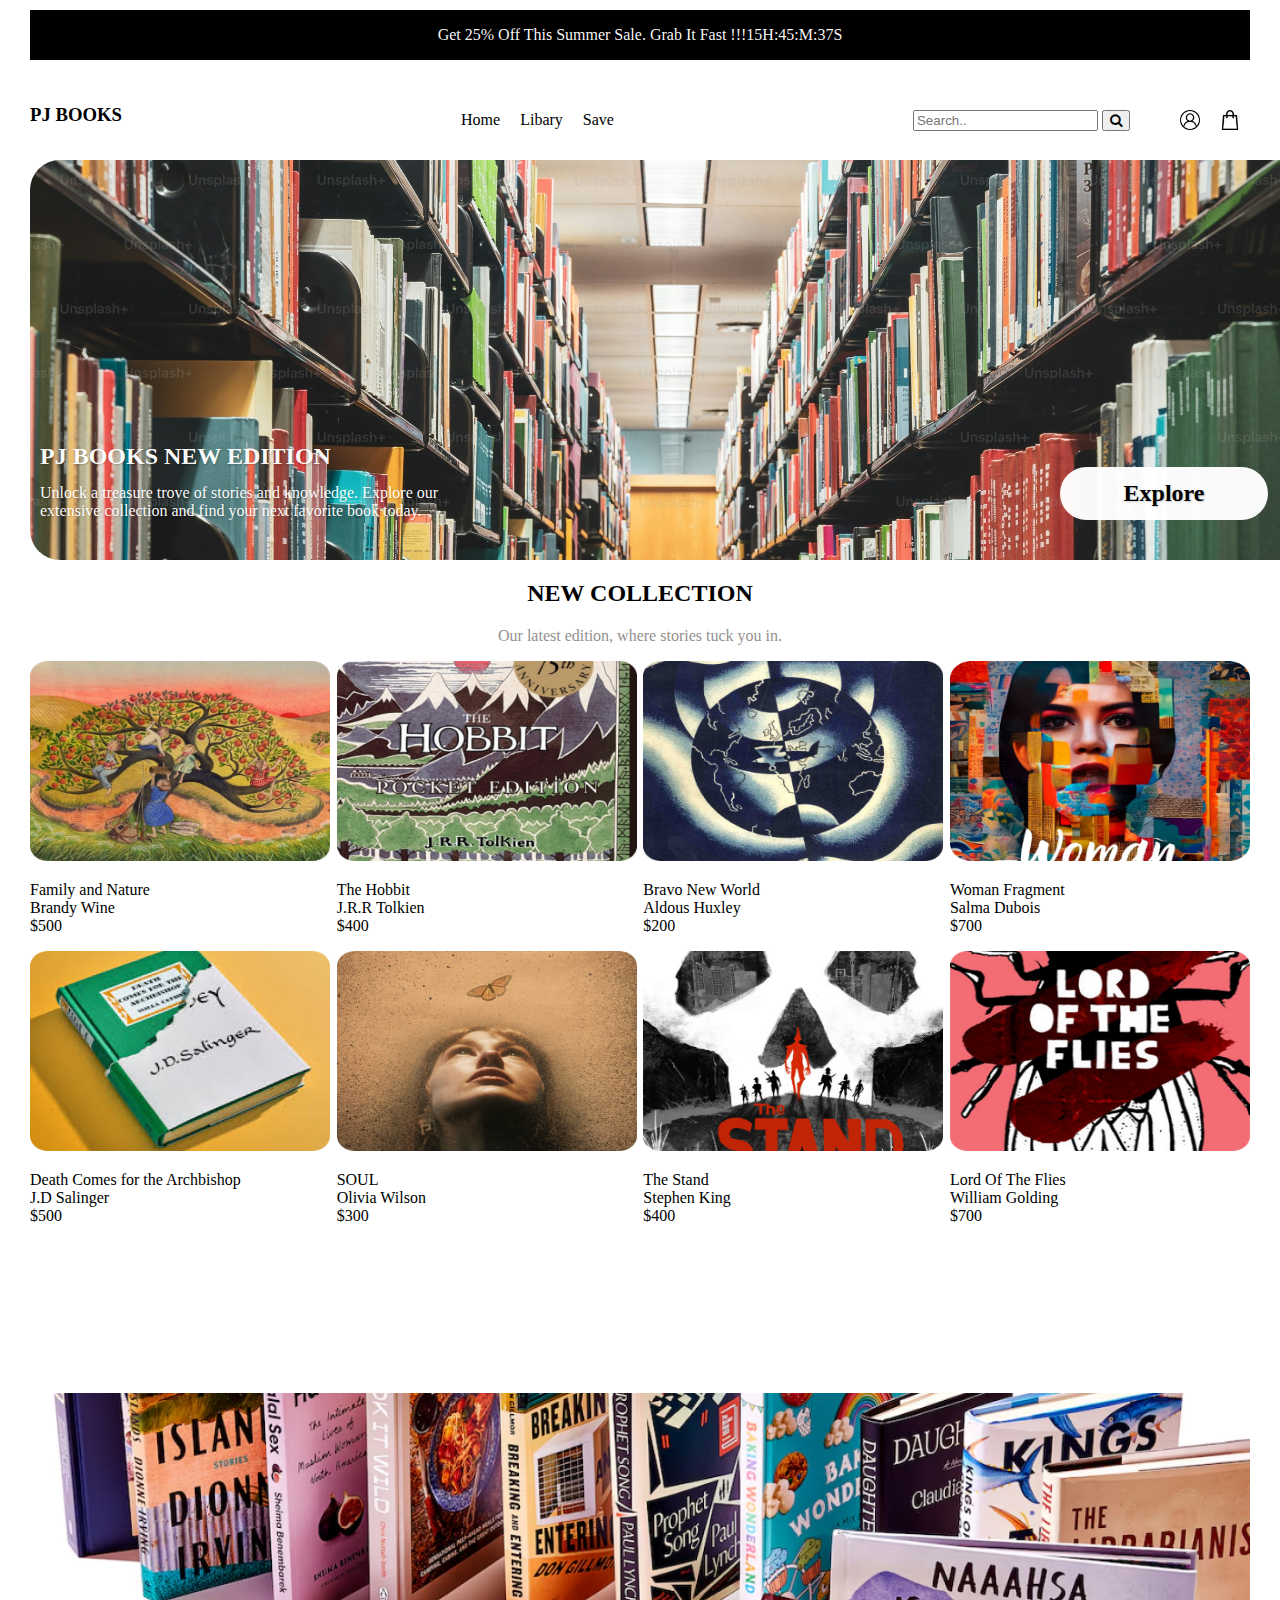
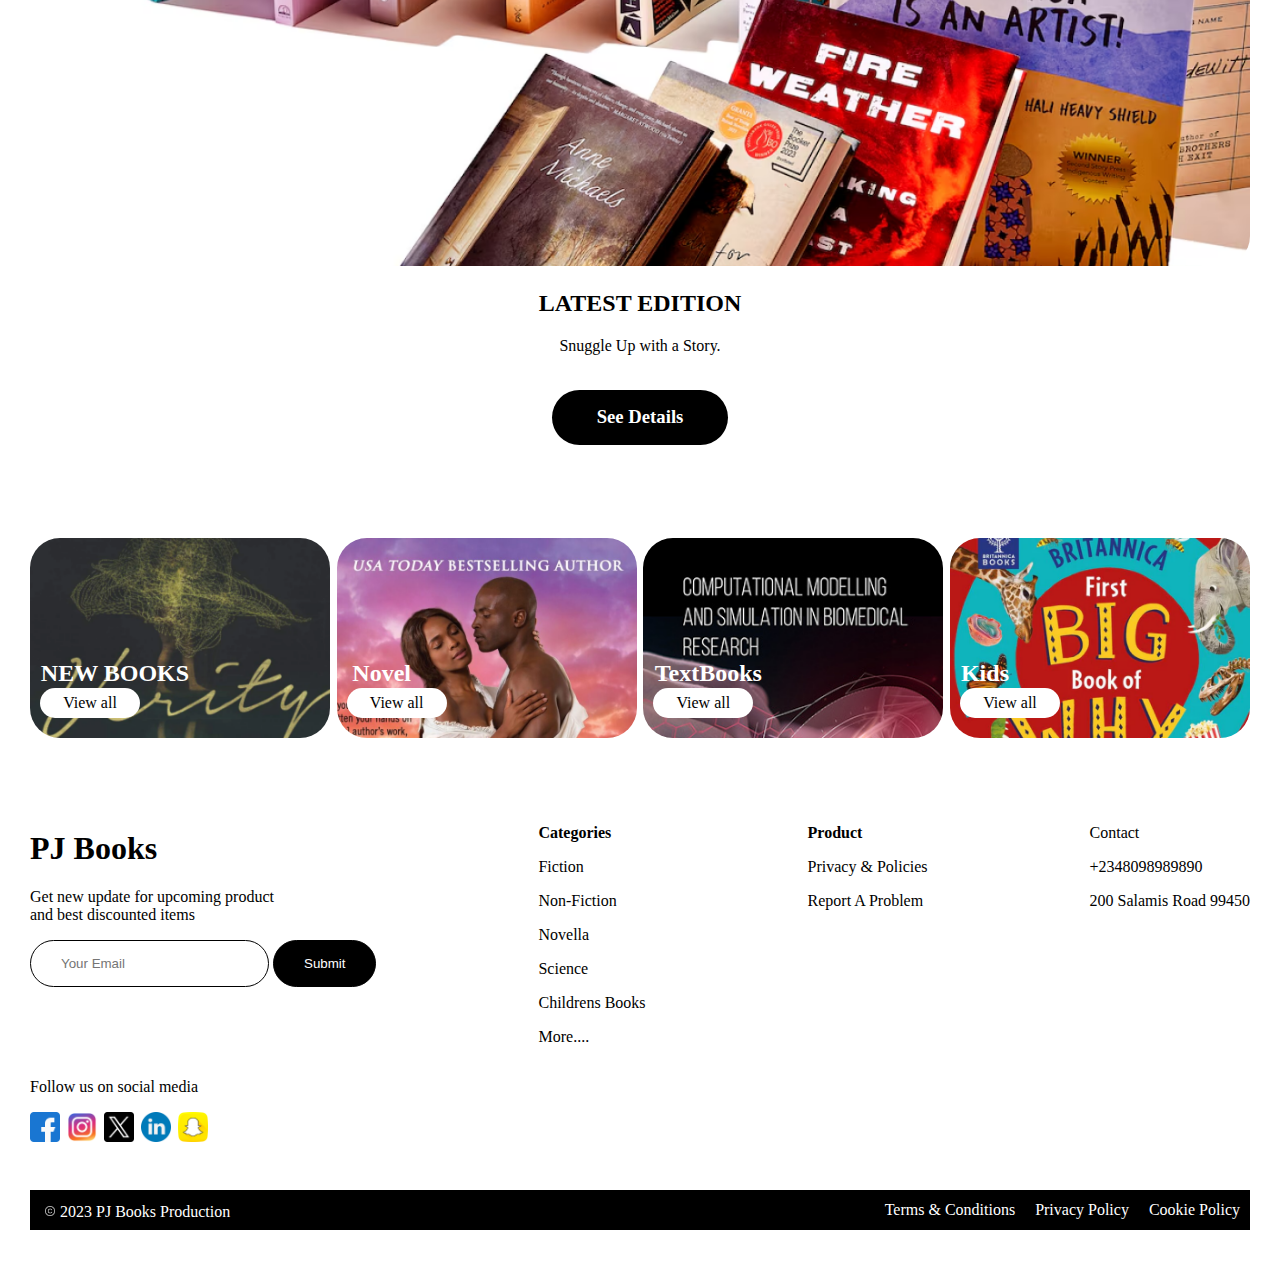
==== index.html @ 0b01e948 "made changes on mortgage.css again" ====
<!DOCTYPE html>
<html lang="en">
<head>
    <meta charset="UTF-8">
    <meta name="viewport" content="width=device-width, initial-scale=1.0">
    <title>Document</title>
    <link rel="stylesheet" href="https://cdnjs.cloudflare.com/ajax/libs/font-awesome/4.7.0/css/font-awesome.min.css">
    <link rel="stylesheet" href="index.css">
</head>
<body>
     <header>
        <p>Get 25% Off This Summer Sale. Grab It Fast !!!</p>
        <p>15H:45:M:37S</p>
     </header>
     <div>
     <div class="Container">
        <div class="Name">
            <h3>PJ BOOKS</h3>
        </div>
        <div class="Navigation-Bar">
            <ul>
                <li><a href="Home">Home</a></li>
                <li><a href="Libary">Libary</a></li>
                <li><a href="Save">Save</a></li>
            </ul>
        </div>
        <div class="Icon-Bar">
              <form action="/action_page.php">
                <input type="text" placeholder="Search.." name="search">
                <button type="submit"><i class="fa fa-search"></i></button>
              </form>
            <ul>
                <li> <a href="User"> <img src="user.png" alt="user-profile"></li>
                <li><a href="Store"> <img src="shopping-bag.png" alt="shopping-bag"></a></li>
              </ul>
        </div>
     </div>
     <div class="Container2">
      <div>
         <h2>PJ BOOKS NEW EDITION</h2>
         <p>Unlock a treasure trove of stories and knowledge. Explore our extensive collection and find your next favorite book today.</p>
         <h2 id="explore">Explore</h2>
        </div> 
     </div>
     <div class="Container3">
        <h2>NEW COLLECTION</h2>
        <p>Our latest edition, where stories tuck you in.</p>
     </div>
     <div class="Container4">
        <div class="Box1">
            <img src="image 109.png" alt="image">
            <p>Family and Nature <br>
                Brandy Wine <br>
                $500
            </p>
        </div>
        <div class="Box2">
            <img src="image 110.png" alt="image2">
            <p>The Hobbit <br>
                J.R.R Tolkien <br>
                $400
            </p>
        </div>
        <div class="Box3">
            <img src="image 113.png" alt="image3">
            <p>Bravo New World <br>
                Aldous Huxley <br>
                $200   
            </p>
        </div>
        <div class="Box4">
            <img src="image 112.png" alt="image4">
            <p>Woman Fragment <br>
                Salma Dubois <br>
                $700
            </p>
        </div>
     </div>
     <div class="Container5">
        <div class="Box1">
            <img src="image 104.png" alt="image">
            <p>Death Comes for the Archbishop <br>
                J.D Salinger <br>
                $500
            </p>
        </div>
        <div class="Box2">
            <img src="image 105.png" alt="image2">
            <p>SOUL <br>
                Olivia Wilson <br>
                $300
            </p>
        </div>
        <div class="Box3">
            <img src="image 106.png" alt="image3">
            <p>The Stand <br>
                Stephen King <br>
                $400   
            </p>
        </div>
        <div class="Box4">
            <img src="image 107.png" alt="image4">
            <p>Lord Of The Flies <br>
                William Golding  <br>
                $700
            </p>
        </div>
     </div>
     <div class="Container6">
        <img src="./image 120.png" alt="image" id="">
        <h2>LATEST EDITION</h2>
        <p>Snuggle Up with a Story.</p>
        <div class="see-details">
            <h3>See Details</h3>
        </div>
     </div>
     <div class="Container7">
        <div class="Box1">
            
            <h2>NEW BOOKS</h2>
            <p>View all</p>
        </div>
        <div class="Box2">
            <h2>Novel</h2>
            <p>View all</p>

        </div>
        <div class="Box3">
            <h2>TextBooks</h2>
            <p>View all</p>
        </div>
        <div class="Box4">
            <h2>Kids</h2>
            <p>View all</p>
        </div>
     </div>
      <footer>
     <div class="Container8">
        <div class="Box1">
            <h1>PJ Books</h1>
            <p>Get new update for upcoming product <br>
                and best discounted items 
            </p>
            <form action="/index.html">
                <input type="email" placeholder="Your Email">
                <input type="submit" id="submit" >
            </form>
        </div>
        <div class="Box2">
            <p><b>Categories</b></p>
                <p>Fiction</p>
                <p>Non-Fiction</p>
                <p>Novella</p>
                <p>Science</p>
                <p>Childrens Books</p>
                <p>More....</p>
        </div>
        <div class="Box3">
            <p><b>Product</b></p>
                <p>Privacy & Policies</p>
                <p>Report A Problem</p>
        </div>
        <div class="Box4">
            <p></b>Contact</b></p>
                <p>+2348098989890</p>
                <p>200 Salamis Road 99450</p>
        </div>
      </div>
        
        <div class="social-icon">
            <p>Follow us on social media</p>
                <a href="https://www.facebook.com/"><img src="/facebook.png" alt=""></a>
                <a href="https://www.instagram.com/"><img src="/instagram.png" alt=""></a>
                <a href="https://www.twitter.com"><img src="/twitter.png" alt=""></a>
                <a href="https://www.linkedin.com"><img src="/linkedin.png" alt=""></a>
                <a href="https://www.snapchat.com"><img src="/snapchat.png" alt=""></a>
      </div>
      <div class="foooter-background">
         <div class="try">
            <i id="pv"><img src="/copyright 1 (1).png" alt=""></i>
            <p>2023 PJ Books Production</p>

         </div>
          <div class="ph">
            <p>Terms & Conditions</p>
            <p>Privacy Policy</p>
            <p>Cookie Policy</p>
          </div>
       </div>
      </footer>



    
</body>
</html>
---- index.css ----
body{
    margin: 10px;
    margin-left: 30px;
    margin-right: 30px;
    height: auto;
    margin-bottom: 40px;
}
header{
    justify-content: center; 
    align-items: center;
    display:flex ;
    background-color: black;
    color: rgba(255, 255, 255, 0.973);

}
.Container{
    display: flex;
    justify-content: space-between;
    margin-top: 25px;
}
.Navigation-Bar ul{
    display: flex;
}
.Navigation-Bar li{
    display: block;
    padding: 10px;
}
.Navigation-Bar a{
color: black;
text-decoration: none;

}
.Icon-Bar{
    margin-top: 25px;

  display: flex;  
}
.Icon-Bar ul{
    display: flex;
    margin-top: -10px;

}
.Icon-Bar li{
    display: block;

}
.Icon-Bar img{
 height: 20px;
 width: 20px;
 padding:10px ;

}
.Container2{
    background-image: url("/img1.jpg");
    background-size: cover;
    background-repeat: none;
    width: 1288px;
    height: 400px;
    position: relative;
    color: rgba(255, 255, 255, 0.973);
    border-radius: 30px;
    text-shadow: 1px 1px 2px rgba(0, 0, 0, 0.2);
    margin-right: px;
    opacity: 1.8;
}
.Container2 h2{
    position: absolute;
    bottom: 80px;
    margin: 10px;
    width: 400px;
    opacity: 5.8;

}
.Container2 p{
    position: absolute;
    bottom: 30px;
    margin: 10px;
    width: 400px;
    opacity: 5.8;
    font-size: medium;

}
#explore{
    border-radius: 50px;
    position: absolute;
    right: 40px;
    bottom: 30px;
    padding: 13px 44px  ;
    width: 120px;
    opacity: 5.8;
    text-align: center;
    color: black;
    background-color: rgba(255, 255, 255, 0.973);
}
.Container3{
    justify-content: center;
    align-items: center;
    text-align: center;
}
.Container3 p{
color: #959090;
}
.Container4{
    display: flex;
    justify-content: space-between;
    border-radius:20px ;
}
.Container4 .Box1 img{
   width: 300px;
   height: 200px;
}
.Container4 .Box2 img{
    width: 300px;
    height: 200px;
 }
 .Container4 .Box3 img{
    width: 300px;
    height: 200px;
 }
 .Container4 .Box4 img{
    width: 300px;
    height: 200px;
 }
 .Container5{
    display: flex;
    justify-content: space-between;
    border-radius:20px ;
}
.Container5 .Box1 img{
   width: 300px;
   height: 200px;
}
.Container5 .Box2 img{
    width: 300px;
    height: 200px;
 }
 .Container5 .Box3 img{
    width: 300px;
    height: 200px;
 }
 .Container5 .Box4 img{
    width: 300px;
    height: 200px;
 }
 .Container6{
    border-radius: 30px;
    margin-top: 152px;
    
}
.Container6 img{
width: 100%;   
 border-radius: 30px;

}
.Container6 h2 {
    display: flex;
    justify-content: center;
    align-items: center;
}
.Container6 h3 {
    display: flex;
    align-items: center;
    justify-content: center;
    background-color: black;
    color: white;
    border-radius: 50px;
    width: 176px;
    height: 55px;
   
}
.Container6 .see-details{
justify-content: center;
align-items: center;
display: flex;
}
.Container6 p{
    display: flex;
    justify-content: center;
    text-align: center;
    
}
 
.Container7{
    display: flex;
    margin-top: 75px;
    justify-content: space-between;
    border-radius:20px ;
}
.Container7 .Box1 {
    background-image: url("image 130.png");
    background-size: cover;
    width: 300px;
    height: 200px;
    position: relative;
    border-radius: 30px;
 }
 .Container7 .Box2 {
    background-image: url("image 127.png");
    background-size: cover;
    position: relative;
     width: 300px;
     height: 200px;
     border-radius: 30px;

  }
  .Container7 .Box3 {
     background-image: url("image 126.png");
    background-size: cover;
    position: relative;
     width: 300px;
     height: 200px;
     border-radius: 30px;

  }
  .Container7 .Box4 {
    background-image: url("image 124.png");
    background-size: cover;
    position: relative;
     width: 300px;
     height: 200px;
     border-radius: 30px;

  }
  .Container7  p{
    position: absolute;
    bottom: 10px;
    margin: 10px;
    width: 100px;
    opacity: 5.8;
    display: flex;
    height: 30px;
    justify-content: center;
    align-items: center;
    text-align: center;
    background-color: white;
    border-radius: 50px;

}
.Container7 h2{
    position: absolute;
    bottom: 40px;
    margin: 10px;
    width: 150px;
    opacity: 5.8;
    display: flex;
    height: 30px;
    justify-content: center;
    align-items: center;
    text-align: center;
    border-radius: 50px;
    color: white;

}
.Container7 .Box2 h2{
    right: 170px;
}

.Container7 .Box3 h2{
    right: 150px;
}

.Container7 .Box4 h2{
    right: 180px;
}
.Container8{
    display: flex;
    justify-content: space-between;
    margin-top: 70px;
}
.Container8 .Box1 input {
border-radius: 55px;
border: 1px solid black;
padding: 15px 30px;
}
.Container8 .Box1 #submit{
    background-color: black;
    color: white;
}
 

.social-icon img{
    width: 30px;
    height: 30px;
    margin-right:3px;

}
.foooter-background{
    background-color: black;
    height: 40px;
    justify-content: space-between;
    display: flex;
    align-items: center;
    margin-top: 44px;
}
.foooter-background img{
    width: 10px;
    height: 10px;
    margin-left: 15px ;
    margin-right: 5px;
    

}
.try {
    color: white;
    display: flex;
    margin-top:3px ;
}
.try #pv{
    margin-top:15px ;
 
}
.ph{

    display: flex;
    color: white;
    justify-content: space-between;
    
}
.ph p{
    margin-left:10px ;
    margin-right: 10px;
    size: 16px;
    font: inter;
}
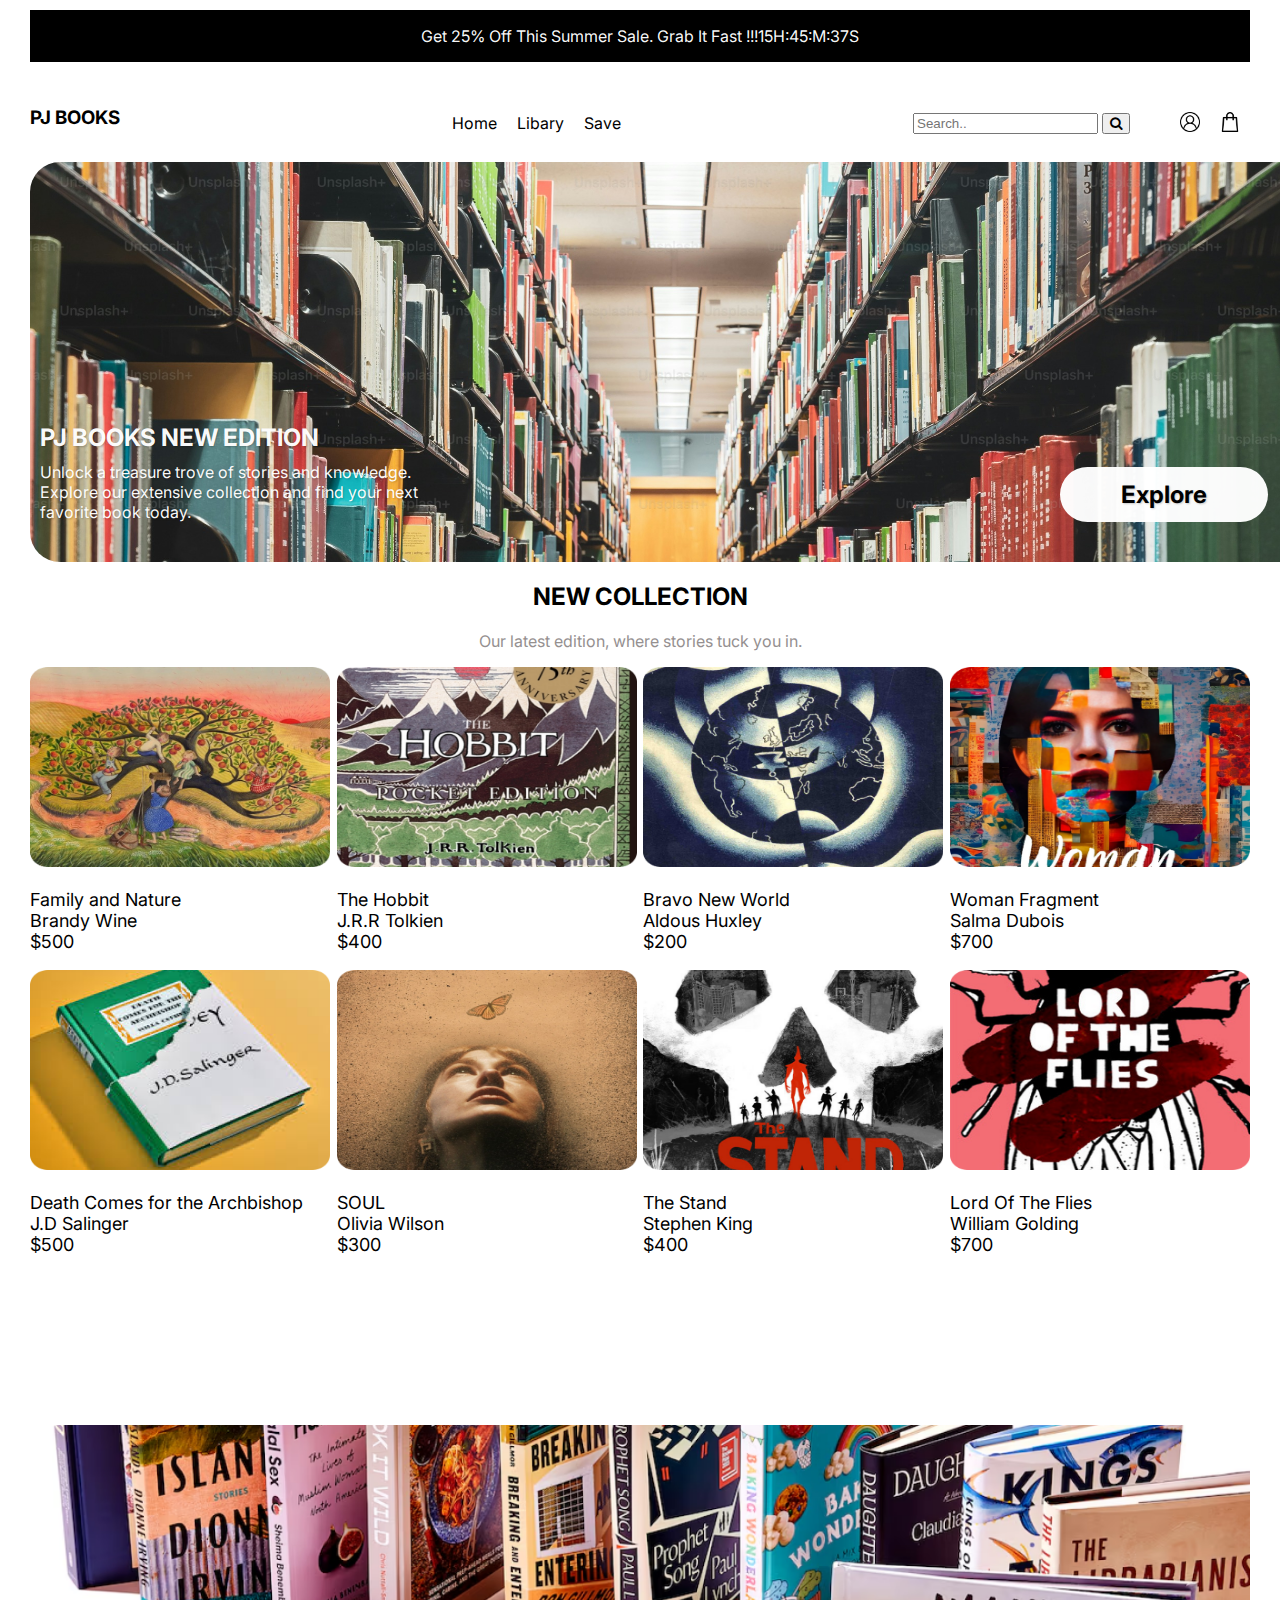
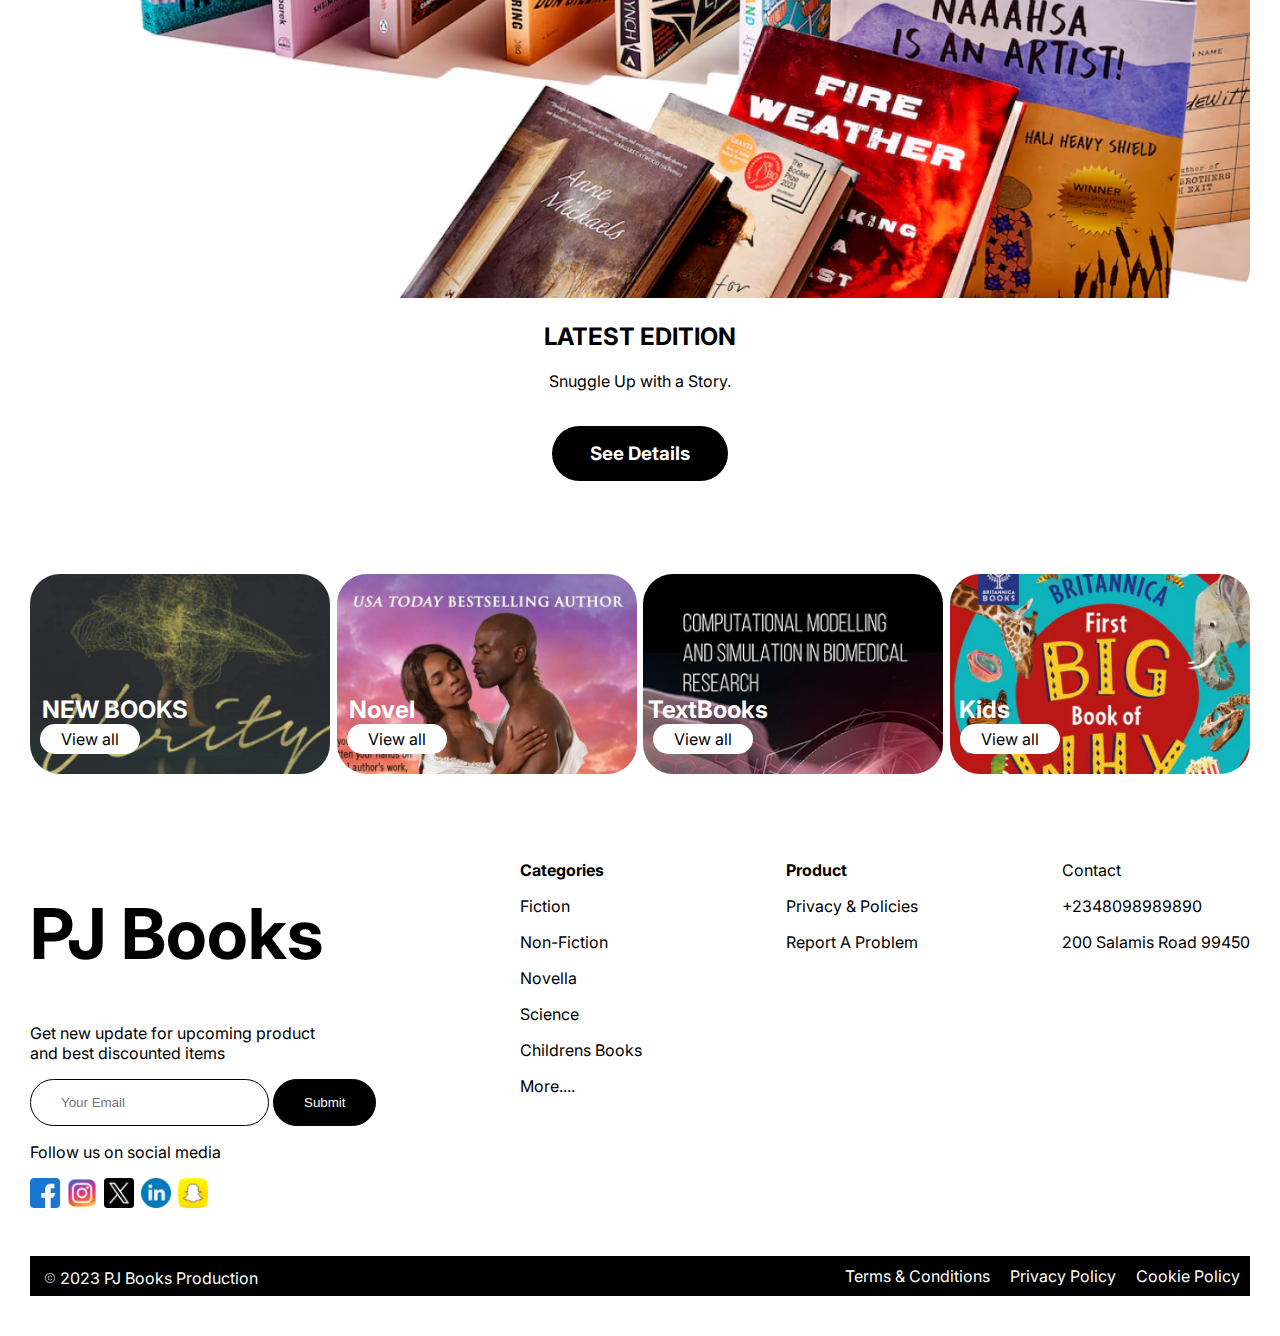
==== commit 37360044: "font size change and adding animation on the navigation" ====
--- a/index.html
+++ b/index.html
@@ -6,8 +6,9 @@
     <title>Document</title>
     <link rel="stylesheet" href="https://cdnjs.cloudflare.com/ajax/libs/font-awesome/4.7.0/css/font-awesome.min.css">
     <link rel="stylesheet" href="index.css">
+
 </head>
-<body>
+<body style="  font-family: 'Inter', sans-serif;">
      <header>
         <p>Get 25% Off This Summer Sale. Grab It Fast !!!</p>
         <p>15H:45:M:37S</p>
--- a/index.css
+++ b/index.css
@@ -1,9 +1,11 @@
+@import url('https://fonts.googleapis.com/css2?family=Inter:ital,opsz,wght@0,14..32,100..900;1,14..32,100..900&display=swap');
 body{
     margin: 10px;
     margin-left: 30px;
     margin-right: 30px;
     height: auto;
     margin-bottom: 40px;
+  font-family: "Inter", sans-serif;
 }
 header{
     justify-content: center; 
@@ -24,6 +26,13 @@
 .Navigation-Bar li{
     display: block;
     padding: 10px;
+}
+.Navigation-Bar li:hover{
+    background-color:#84928f;
+    border-radius: 30PX;
+}
+.Navigation-Bar li:active{
+    background-color: #ce2f2f;
 }
 .Navigation-Bar a{
 color: black;
@@ -65,7 +74,7 @@
 }
 .Container2 h2{
     position: absolute;
-    bottom: 80px;
+    bottom: 100px;
     margin: 10px;
     width: 400px;
     opacity: 5.8;
@@ -105,6 +114,9 @@
     justify-content: space-between;
     border-radius:20px ;
 }
+.Container4 p{
+    font-size: 18px;
+}
 .Container4 .Box1 img{
    width: 300px;
    height: 200px;
@@ -125,6 +137,9 @@
     display: flex;
     justify-content: space-between;
     border-radius:20px ;
+}
+.Container5 p{
+    font-size: 18px;
 }
 .Container5 .Box1 img{
    width: 300px;
@@ -276,7 +291,9 @@
     background-color: black;
     color: white;
 }
- 
+ .Container8 .Box1 h1{
+    font-size: 70px;
+ }
 
 .social-icon img{
     width: 30px;
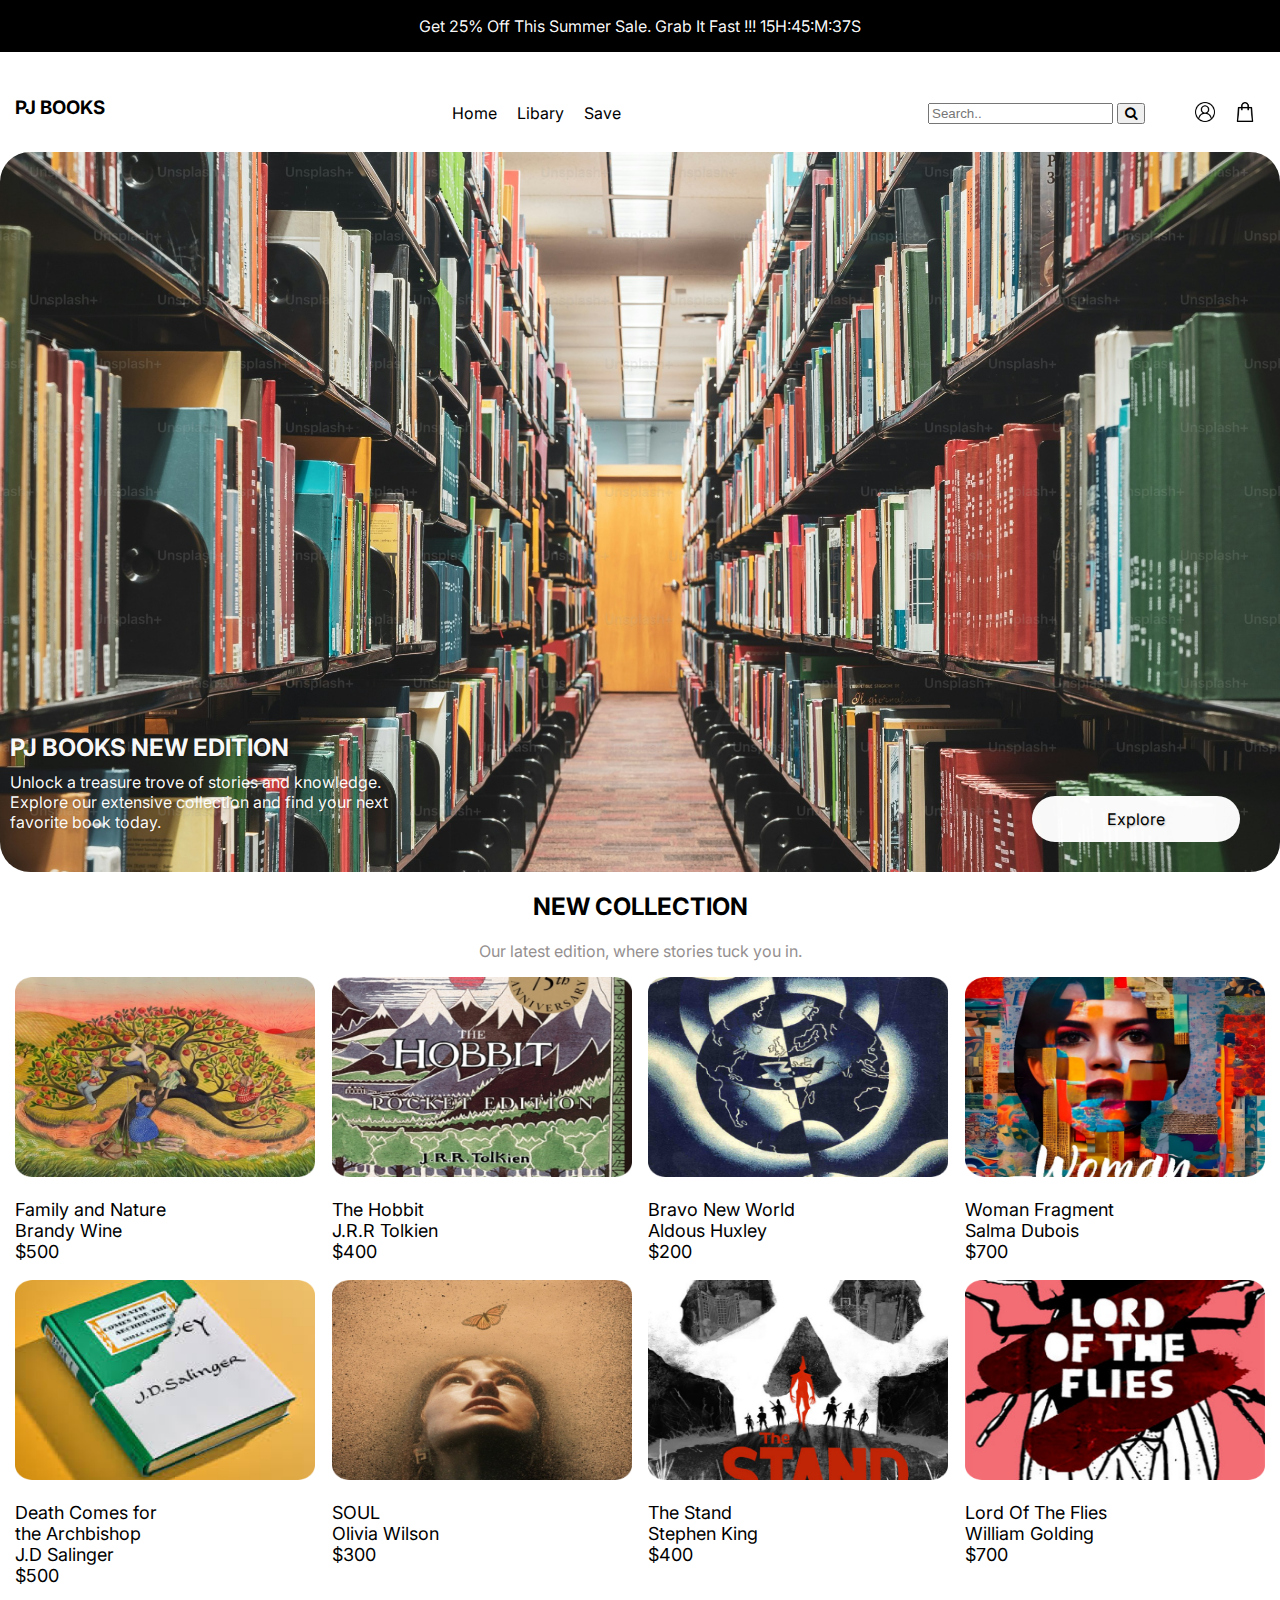
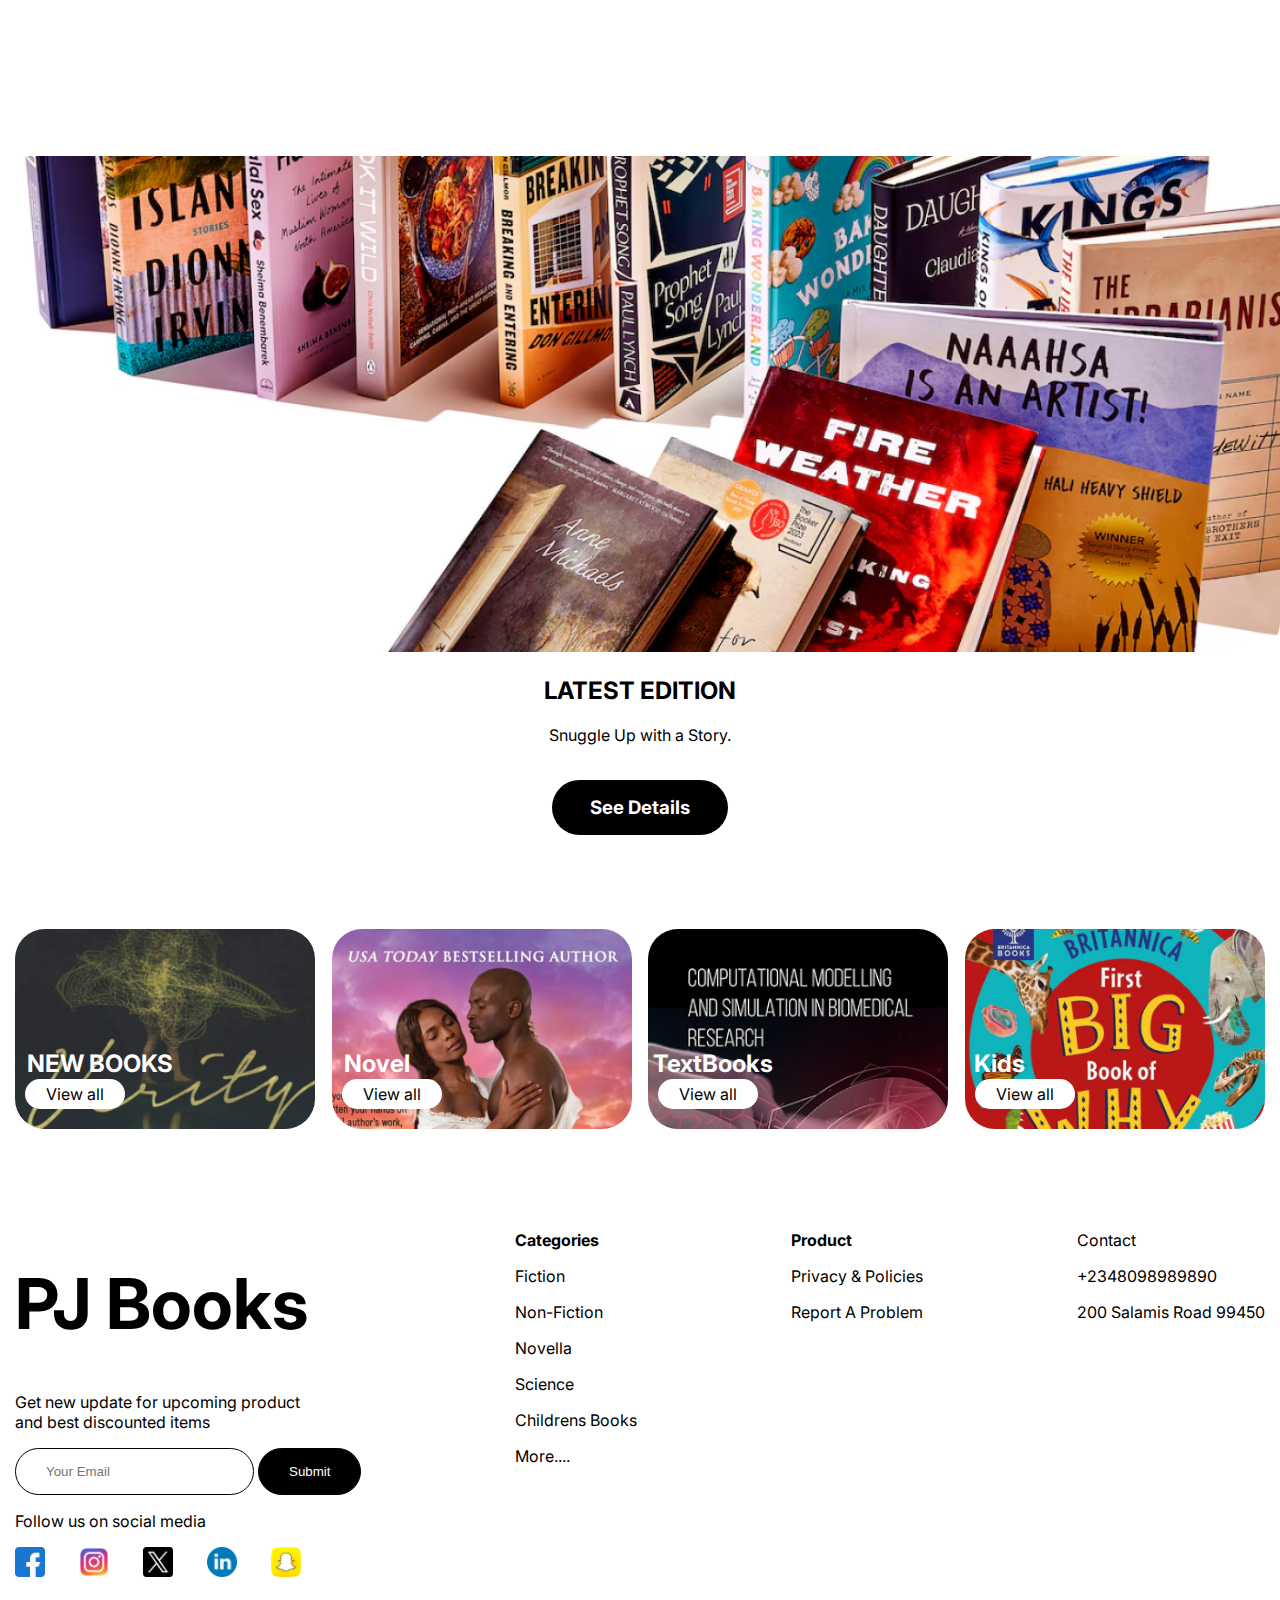
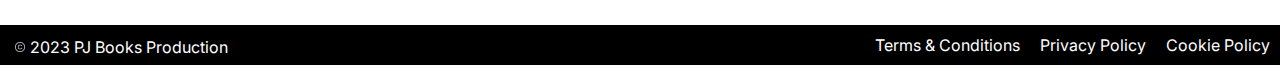
==== commit c530d21d: "changes on justifying container8" ====
--- a/index.html
+++ b/index.html
@@ -6,28 +6,36 @@
     <title>Document</title>
     <link rel="stylesheet" href="https://cdnjs.cloudflare.com/ajax/libs/font-awesome/4.7.0/css/font-awesome.min.css">
     <link rel="stylesheet" href="index.css">
+    <link href="https://fonts.googleapis.com/icon?family=Material+Icons" rel="stylesheet">
 
 </head>
 <body style="  font-family: 'Inter', sans-serif;">
      <header>
-        <p>Get 25% Off This Summer Sale. Grab It Fast !!!</p>
-        <p>15H:45:M:37S</p>
+        <p>Get 25% Off This Summer Sale. Grab It Fast !!! 15H:45:M:37S</p>
      </header>
      <div>
      <div class="Container">
         <div class="Name">
             <h3>PJ BOOKS</h3>
         </div>
+        
+        </label>
         <div class="Navigation-Bar">
+            <input type="checkbox" name="checkbtn" id="check">
+        <label for="check" class="checkbtn" >
+            <i class="material-icons">&#xe5d2;</i>
+        </label>
             <ul>
                 <li><a href="Home">Home</a></li>
                 <li><a href="Libary">Libary</a></li>
                 <li><a href="Save">Save</a></li>
             </ul>
-        </div>
+          
+        </div>
+
         <div class="Icon-Bar">
               <form action="/action_page.php">
-                <input type="text" placeholder="Search.." name="search">
+                <input type="text" placeholder="Search.." name="search" class="search-bar">
                 <button type="submit"><i class="fa fa-search"></i></button>
               </form>
             <ul>
@@ -37,17 +45,17 @@
         </div>
      </div>
      <div class="Container2">
-      <div>
          <h2>PJ BOOKS NEW EDITION</h2>
          <p>Unlock a treasure trove of stories and knowledge. Explore our extensive collection and find your next favorite book today.</p>
-         <h2 id="explore">Explore</h2>
-        </div> 
-     </div>
+        
+         <div id="explore">Explore</div>
+        </div>
+
      <div class="Container3">
         <h2>NEW COLLECTION</h2>
         <p>Our latest edition, where stories tuck you in.</p>
      </div>
-     <div class="Container4">
+      <div class="Container4">
         <div class="Box1">
             <img src="image 109.png" alt="image">
             <p>Family and Nature <br>
@@ -62,51 +70,53 @@
                 $400
             </p>
         </div>
-        <div class="Box3">
-            <img src="image 113.png" alt="image3">
-            <p>Bravo New World <br>
+         <div class="Box3">
+             <img src="image 113.png" alt="image3">
+             <p>Bravo New World <br>
                 Aldous Huxley <br>
                 $200   
-            </p>
-        </div>
-        <div class="Box4">
-            <img src="image 112.png" alt="image4">
-            <p>Woman Fragment <br>
+             </p>
+         </div>
+         <div class="Box4">
+             <img src="image 112.png" alt="image4">
+             <p>Woman Fragment <br>
                 Salma Dubois <br>
                 $700
-            </p>
-        </div>
-     </div>
-     <div class="Container5">
-        <div class="Box1">
+             </p>
+         </div>
+
+
+         <div class="Box5">
             <img src="image 104.png" alt="image">
-            <p>Death Comes for the Archbishop <br>
-                J.D Salinger <br>
-                $500
-            </p>
-        </div>
-        <div class="Box2">
+            <p>Death Comes for <br>
+                 the Archbishop <br>
+                 J.D Salinger <br>
+                 $500
+            </p>
+        </div>
+        <div class="Box6">
             <img src="image 105.png" alt="image2">
             <p>SOUL <br>
                 Olivia Wilson <br>
                 $300
             </p>
         </div>
-        <div class="Box3">
+        <div class="Box7">
             <img src="image 106.png" alt="image3">
             <p>The Stand <br>
                 Stephen King <br>
                 $400   
             </p>
         </div>
-        <div class="Box4">
+        <div class="Box8">
             <img src="image 107.png" alt="image4">
             <p>Lord Of The Flies <br>
                 William Golding  <br>
                 $700
             </p>
         </div>
-     </div>
+       </div>
+     
      <div class="Container6">
         <img src="./image 120.png" alt="image" id="">
         <h2>LATEST EDITION</h2>
@@ -143,7 +153,7 @@
                 and best discounted items 
             </p>
             <form action="/index.html">
-                <input type="email" placeholder="Your Email">
+                <input type="email" placeholder="Your Email" class="margin-adjust">
                 <input type="submit" id="submit" >
             </form>
         </div>
--- a/index.css
+++ b/index.css
@@ -1,10 +1,8 @@
 @import url('https://fonts.googleapis.com/css2?family=Inter:ital,opsz,wght@0,14..32,100..900;1,14..32,100..900&display=swap');
 body{
-    margin: 10px;
-    margin-left: 30px;
-    margin-right: 30px;
-    height: auto;
-    margin-bottom: 40px;
+    margin: 0;
+    padding: 0;
+    box-sizing: border-box;
   font-family: "Inter", sans-serif;
 }
 header{
@@ -13,11 +11,28 @@
     display:flex ;
     background-color: black;
     color: rgba(255, 255, 255, 0.973);
-
+    text-align: center;
+    align-content: center;
+
+}.checkbtn {
+    color: #ce2f2f;
+    display: none;
+}
+#check{
+    display: none;
 }
 .Container{
     display: flex;
     justify-content: space-between;
+    margin-top: 25px;
+    margin-left: 15px;
+    margin-right: 15px;
+}
+.Navigation-Bar{
+    display: flex;
+    
+}
+.Navigation-Bar .checkbtn{
     margin-top: 25px;
 }
 .Navigation-Bar ul{
@@ -63,14 +78,17 @@
     background-image: url("/img1.jpg");
     background-size: cover;
     background-repeat: none;
-    width: 1288px;
-    height: 400px;
+    height: 80vh;
     position: relative;
     color: rgba(255, 255, 255, 0.973);
     border-radius: 30px;
     text-shadow: 1px 1px 2px rgba(0, 0, 0, 0.2);
     margin-right: px;
     opacity: 1.8;
+    justify-content: center;
+    align-content: center;
+    align-items: center;
+    
 }
 .Container2 h2{
     position: absolute;
@@ -105,6 +123,7 @@
     justify-content: center;
     align-items: center;
     text-align: center;
+    
 }
 .Container3 p{
 color: #959090;
@@ -113,6 +132,9 @@
     display: flex;
     justify-content: space-between;
     border-radius:20px ;
+    margin-left: 15px;
+    margin-right: 15px;
+    flex-wrap: wrap;
 }
 .Container4 p{
     font-size: 18px;
@@ -133,34 +155,32 @@
     width: 300px;
     height: 200px;
  }
- .Container5{
-    display: flex;
-    justify-content: space-between;
-    border-radius:20px ;
-}
-.Container5 p{
-    font-size: 18px;
-}
-.Container5 .Box1 img{
-   width: 300px;
-   height: 200px;
-}
-.Container5 .Box2 img{
+
+ .Container4 .Box5 img{
     width: 300px;
     height: 200px;
  }
- .Container5 .Box3 img{
-    width: 300px;
-    height: 200px;
- }
- .Container5 .Box4 img{
-    width: 300px;
-    height: 200px;
- }
+ .Container4 .Box6 img{
+     width: 300px;
+     height: 200px;
+  }
+  .Container4 .Box7 img{
+     width: 300px;
+     height: 200px;
+  }
+  .Container4 .Box8 img{
+     width: 300px;
+     height: 200px;
+  }
+
+
+ 
  .Container6{
     border-radius: 30px;
     margin-top: 152px;
-    
+    justify-content: center;
+    align-items: center;
+    align-content: center;
 }
 .Container6 img{
 width: 100%;   
@@ -200,6 +220,9 @@
     margin-top: 75px;
     justify-content: space-between;
     border-radius:20px ;
+    margin-left: 15px;
+    margin-right: 15px;
+    flex-wrap: wrap;
 }
 .Container7 .Box1 {
     background-image: url("image 130.png");
@@ -208,6 +231,7 @@
     height: 200px;
     position: relative;
     border-radius: 30px;
+    margin-bottom: 15px;
  }
  .Container7 .Box2 {
     background-image: url("image 127.png");
@@ -216,7 +240,7 @@
      width: 300px;
      height: 200px;
      border-radius: 30px;
-
+margin-bottom: 15px;
   }
   .Container7 .Box3 {
      background-image: url("image 126.png");
@@ -281,6 +305,9 @@
     display: flex;
     justify-content: space-between;
     margin-top: 70px;
+    margin-left: 15px;
+    margin-right: 15px;
+    flex-wrap: wrap;
 }
 .Container8 .Box1 input {
 border-radius: 55px;
@@ -294,11 +321,17 @@
  .Container8 .Box1 h1{
     font-size: 70px;
  }
-
-.social-icon img{
+ .social-icon p{
+    margin-left: 15px;
+    margin-right: 15px;
+ }
+
+.social-icon img  {
     width: 30px;
     height: 30px;
     margin-right:3px;
+    margin-left: 15px;
+    margin-right: 15px;
 
 }
 .foooter-background{
@@ -308,8 +341,9 @@
     display: flex;
     align-items: center;
     margin-top: 44px;
-}
-.foooter-background img{
+    
+}
+.foooter-background img {
     width: 10px;
     height: 10px;
     margin-left: 15px ;
@@ -338,4 +372,373 @@
     margin-right: 10px;
     size: 16px;
     font: inter;
+}
+
+
+@media(max-width:500px){
+    .checkbtn {
+        color: #ce2f2f;
+        display: block;
+    }
+    #check{
+        display: none;
+    }
+    .Container{
+        display: flex;
+        justify-content: space-between;
+        margin-top: 25px;
+        margin-left: 15px;
+        margin-right: 15px;
+    }.Navigation-Bar{
+        display: flex;
+        
+    }
+    .Navigation-Bar .checkbtn{
+        margin-top: 25px;
+    }
+    .Navigation-Bar ul{
+        flex-direction: column;
+    }
+    .Navigation-Bar li{
+        display: block;
+        padding: 10px;
+    }
+    .Navigation-Bar li:hover{
+        background-color:#84928f;
+        border-radius: 30PX;
+    }
+    .Navigation-Bar li:active{
+        background-color: #ce2f2f;
+    }
+    .Navigation-Bar a{
+    color: black;
+    text-decoration: none;
+    
+    }
+    .Icon-Bar{
+        margin-top: 25px;
+    
+      display: flex;  
+    }
+    .Icon-Bar ul{
+        display: flex;
+        margin-top: -10px;
+    
+    }
+    .Icon-Bar li{
+        display: block;
+    
+    }
+    .Icon-Bar img{
+     height: 20px;
+     width: 20px;
+     padding:10px ;
+    
+    }
+    .Container2{
+        background-image: url("/img1.jpg");
+        background-size: cover;
+        background-repeat: none;
+        height: 80vh;
+        position: relative;
+        color: rgba(255, 255, 255, 0.973);
+        border-radius: 30px;
+        text-shadow: 1px 1px 2px rgba(0, 0, 0, 0.2);
+        margin-right: px;
+        opacity: 1.8;
+        justify-content: center;
+        align-content: center;
+        align-items: center;
+        
+    }
+    .Container2 h2{
+        position: absolute;
+        top: 300px;
+        margin: 10px;
+        width: 400px;
+        opacity: 5.8;
+        right: -5px;
+    
+    }
+    .Container2 p{
+        position: absolute;
+        bottom: 80px;
+        margin: 10px;
+        width: 400px;
+        opacity: 1.8;
+        font-size: 20px;
+        text-align: center;
+        right: 40px;
+    }
+    #explore{
+        border-radius: 50px;
+        position: absolute;
+        right: 160px;
+        bottom: 30px;
+        padding: 13px 44px  ;
+        width: 120px;
+        opacity: 5.8;
+        text-align: center;
+        color: black;
+        background-color: rgba(255, 255, 255, 0.973);
+    }
+    .Container3{
+        justify-content: center;
+        align-items: center;
+        text-align: center;
+        
+    }
+    .Container3 p{
+    color: #959090;
+    }
+    .Container4{
+        display: flex;
+        justify-content: space-evenly;
+        border-radius:20px ;
+        margin-left: 15px;
+        margin-right: 15px;
+        flex-wrap: wrap;
+       
+    }
+    .Container4 p{
+        font-size: 18px;
+    }
+    .Container4 .Box1 img{
+       width: 150px;
+       height: 100px;
+    }
+    .Container4 .Box2 img{
+        width: 150px;
+        height: 100px;
+     }
+     .Container4 .Box3 img{
+        width: 150px;
+        height: 100px;
+     }
+     .Container4 .Box4 img{
+        width: 150px;
+        height: 100px;
+     }
+     
+    .Container4 .Box5 img{
+        width: 150px;
+        height: 100px;
+     }
+     .Container4 .Box5 p{
+     }
+     .Container4 .Box6 img{
+         width: 150px;
+         height: 100px;
+      }
+      .Container4 .Box7 img{
+         width: 150px;
+         height: 100px;
+      }
+      .Container4 .Box8 img{
+         width: 150px;
+         height: 100px;
+      }
+     .Container6{
+        border-radius: 30px;
+        margin-top: 152px;
+        justify-content: center;
+        align-items: center;
+        align-content: center;
+    }
+    .Container6 img{
+    width: 100%;   
+     border-radius: 30px;
+    
+    }
+    .Container6 h2 {
+        display: flex;
+        justify-content: center;
+        align-items: center;
+    }
+    .Container6 h3 {
+        display: flex;
+        align-items: center;
+        justify-content: center;
+        background-color: black;
+        color: white;
+        border-radius: 50px;
+        width: 176px;
+        height: 55px;
+       
+    }
+    .Container6 .see-details{
+    justify-content: center;
+    align-items: center;
+    display: flex;
+    }
+    .Container6 p{
+        display: flex;
+        justify-content: center;
+        text-align: center;
+        
+    }
+     
+    .Container7{
+        display: flex;
+        margin-top: 75px;
+        justify-content: space-between;
+        border-radius:20px ;
+        margin-left: 15px;
+        margin-right: 15px;
+        flex-wrap: wrap;
+    }
+    .Container7 .Box1 {
+        background-image: url("image 130.png");
+        background-size: cover;
+        width: 150px;
+        height: 200px;
+        position: relative;
+        border-radius: 30px;
+     }
+     .Container7 .Box2 {
+        background-image: url("image 127.png");
+        background-size: cover;
+        position: relative;
+         width: 150px;
+         height: 200px;
+         border-radius: 30px;
+    
+      }
+      .Container7 .Box3 {
+         background-image: url("image 126.png");
+        background-size: cover;
+        position: relative;
+         width: 150px;
+         height: 200px;
+         border-radius: 30px;
+    
+      }
+      .Container7 .Box4 {
+        background-image: url("image 124.png");
+        background-size: cover;
+        position: relative;
+         width: 150px;
+         height: 200px;
+         border-radius: 30px;
+    
+      }
+      .Container7  p{
+        position: absolute;
+        bottom: 10px;
+        right: 12px;
+        margin: 10px;
+        width: 100px;
+        opacity: 5.8;
+        display: flex;
+        height: 30px;
+        justify-content: center;
+        align-items: center;
+        text-align: center;
+        background-color: white;
+        border-radius: 50px;
+        align-content: center;
+        
+    
+    }
+    .Container7 h2{
+        position: absolute;
+        bottom: 40px;
+        margin: 10px;
+        width: 150px;
+        opacity: 5.8;
+        display: flex;
+        height: 50px;
+        justify-content: center;
+        align-items: center;
+        text-align: center;
+        border-radius: 50px;
+        color: white;
+        font-size: medium;
+    right: 50px;
+    }
+    .Container7 .Box2 h2{
+        right: 170px;
+    }
+    
+    .Container7 .Box3 h2{
+        right: 150px;
+    }
+    
+    .Container7 .Box4 h2{
+        right: 180px;
+    }
+    .Container8{
+        display: flex;
+        justify-content: space-between;
+        margin-top: 70px;
+        margin-left: 15px;
+        margin-right: 15px;
+        flex-wrap: wrap;
+        margin-top: 30px;
+    }
+    .Container8 .Box1 input {
+    border-radius: 55px;
+    border: 1px solid black;
+    padding: 15px 30px;
+    }
+    .Container8 .Box1 #submit{
+        margin-top: 20px;
+        background-color: black;
+        color: white;
+    }
+     .Container8 .Box1 h1{
+        font-size: 70px;
+     }
+     .social-icon p{
+        margin-left: 15px;
+        margin-right: 15px;
+     }
+    
+    .social-icon img  {
+        width: 30px;
+        height: 30px;
+        margin-right:3px;
+        margin-left: 15px;
+        margin-right: 15px;
+    
+    }
+    .foooter-background{
+        background-color: black;
+        height: 40px;
+        justify-content: space-between;
+        display: flex;
+        align-items: center;
+        margin-top: 44px;
+        
+    }
+    .foooter-background img {
+        width: 10px;
+        height: 10px;
+        margin-left: 15px ;
+        margin-right: 5px;
+        
+    
+    }
+    .try {
+        color: white;
+        display: flex;
+        margin-top:3px ;
+    }
+    .try #pv{
+        margin-top:15px ;
+     
+    }
+    .ph{
+    
+        display: flex;
+        color: white;
+        justify-content: space-between;
+        
+    }
+    .ph p{
+        margin-left:10px ;
+        margin-right: 10px;
+        size: 16px;
+        font: inter;
+    }
 }